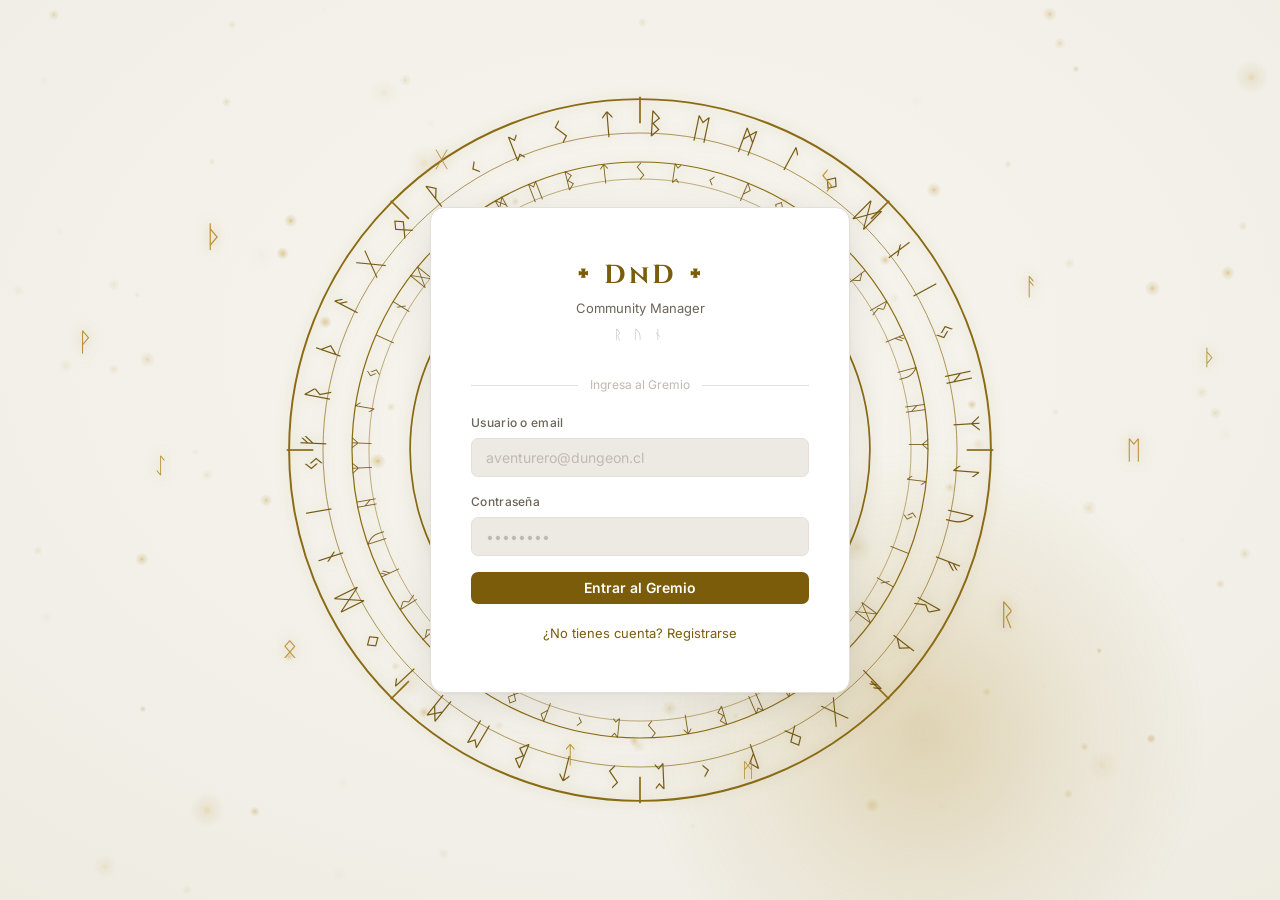
==== index.html @ 871e247e "deploy: 92541dec746a08c2cb776604c423b6155afeef19" ====
<!DOCTYPE html>
<html lang="es">
<head>
  <meta charset="UTF-8" />
  <meta name="viewport" content="width=device-width, initial-scale=1.0" />
  <title>᛭ DnD Community Manager ᛭</title>

  <!-- Google Fonts -->
  <link rel="preconnect" href="https://fonts.googleapis.com" />
  <link rel="preconnect" href="https://fonts.gstatic.com" crossorigin />
  <link href="https://fonts.googleapis.com/css2?family=Cinzel:wght@400;700&family=EB+Garamond:wght@400;500;600&family=Inter:wght@400;500;600&display=swap" rel="stylesheet" />

  <!-- Stylesheets -->
  <link rel="stylesheet" href="css/main.css?v=20260702b" />
  <link rel="stylesheet" href="css/animations.css?v=20260702b" />
  <link rel="stylesheet" href="css/components.css?v=20260702b" />
</head>
<body>
  <div id="app"></div>
  <!-- Fondo animado D&D (motas + constelaciones + runas). Expone window.DnDFondo -->
  <script src="js/dnd-fondo-animado.js?v=20260702b"></script>
  <script type="module" src="js/router.js?v=20260702b"></script>
</body>
</html>
---- css/main.css ----
/* ============================================
   RESET
   ============================================ */
*, *::before, *::after {
  box-sizing: border-box;
  margin: 0;
  padding: 0;
}

/* ============================================
   DESIGN TOKENS — Light Theme
   ============================================ */
:root {
  /* Backgrounds — warm off-white palette */
  --void:        #F5F3EE;   /* page background */
  --stone:       #FFFFFF;   /* cards, panels, nav */
  --stone-light: #EDEAE3;   /* inputs, hover states */
  --border:      #E4E0D9;   /* subtle warm borders */

  /* Gold accent — darkened for light backgrounds */
  --gold:        #7A5C0A;   /* primary gold (readable on white) */
  --gold-dim:    #C9A84C;   /* decorative, lighter */
  --gold-glow:   rgba(122, 92, 10, 0.08);

  /* Crimson accent — combat, alerts */
  --crimson:     #9B2335;
  --crimson-dim: rgba(155, 35, 53, 0.08);

  /* Text */
  --ink:         #1A1714;   /* near-black, warm */
  --ink-muted:   #6B6459;   /* warm medium gray */
  --ink-faint:   #C0B9B1;   /* disabled / very subtle */

  /* Semantic */
  --success:     #2D6A4F;
  --warning:     #8B5E00;
  --danger:      var(--crimson);

  /* Typography */
  --font-display: 'Cinzel', 'Palatino Linotype', serif;
  --font-body:    'EB Garamond', Georgia, serif;
  --font-ui:      'Inter', system-ui, sans-serif;
  --font-mono:    'JetBrains Mono', monospace;

  /* Easings */
  --ease-spring:   cubic-bezier(0.34, 1.56, 0.64, 1);
  --ease-smooth:   cubic-bezier(0.4, 0, 0.2, 1);
  --ease-out-expo: cubic-bezier(0.16, 1, 0.3, 1);

  /* Durations */
  --dur-instant:  80ms;
  --dur-fast:     150ms;
  --dur-normal:   250ms;
  --dur-slow:     400ms;
  --dur-dramatic: 600ms;

  /* Nav */
  --nav-height: 64px;
}

/* ============================================
   BASE
   ============================================ */
body {
  background: var(--void);
  color: var(--ink);
  font-family: var(--font-ui);
  min-height: 100vh;
  line-height: 1.5;
  -webkit-font-smoothing: antialiased;
}

/* ============================================
   APP SHELL — Top Nav Layout
   ============================================ */
.app-shell {
  display: block;
  min-height: 100vh;
  padding-top: var(--nav-height);
  /* Por encima del canvas del fondo animado (position:fixed; z-index:0). */
  position: relative;
  z-index: 1;
}

/* ---- Top Nav ---- */
.app-nav {
  position: fixed;
  top: 0;
  left: 0;
  right: 0;
  height: var(--nav-height);
  background: var(--void);
  border-bottom: none;
  z-index: 200;
  display: flex;
  align-items: center;
}

.app-nav__inner {
  max-width: 1300px;
  width: 100%;
  margin: 0 auto;
  padding: 0 40px;
  display: flex;
  align-items: center;
  gap: 0;
}

.nav-brand {
  font-family: var(--font-display);
  font-size: 15px;
  font-weight: 700;
  color: var(--gold);
  letter-spacing: 2px;
  white-space: nowrap;
  text-decoration: none;
  cursor: pointer;
  margin-right: 40px;
  flex-shrink: 0;
}

/* ---- Nav Links (desktop) ---- */
.nav-links {
  display: flex;
  align-items: center;
  gap: 2px;
  flex: 1;
}

.nav-link {
  display: flex;
  align-items: center;
  gap: 5px;
  padding: 7px 13px;
  border-radius: 7px;
  font-size: 14px;
  font-weight: 500;
  color: var(--ink-muted);
  text-decoration: none;
  border: none;
  background: none;
  cursor: pointer;
  font-family: var(--font-ui);
  transition: color var(--dur-fast), background var(--dur-fast);
  white-space: nowrap;
}

.nav-link:hover {
  color: var(--ink);
  background: var(--stone-light);
}

.nav-link.active {
  color: var(--gold);
  background: var(--gold-glow);
}

/* ---- Dropdown Group ---- */
.nav-dropdown {
  position: relative;
}

.nav-dropdown__trigger {
  display: flex;
  align-items: center;
  gap: 5px;
  padding: 7px 13px;
  border-radius: 7px;
  font-size: 14px;
  font-weight: 500;
  color: var(--ink-muted);
  background: none;
  border: none;
  cursor: pointer;
  font-family: var(--font-ui);
  transition: color var(--dur-fast), background var(--dur-fast);
  white-space: nowrap;
}

.nav-dropdown__trigger:hover,
.nav-dropdown.open .nav-dropdown__trigger {
  color: var(--ink);
  background: var(--stone-light);
}

.nav-dropdown.open .nav-dropdown__trigger {
  color: var(--gold);
}

.nav-dropdown__chevron {
  font-size: 10px;
  display: inline-block;
  transition: transform var(--dur-fast) var(--ease-smooth);
  opacity: 0.6;
}

.nav-dropdown.open .nav-dropdown__chevron {
  transform: rotate(180deg);
}

.nav-dropdown__panel {
  position: absolute;
  top: calc(100% + 10px);
  left: 50%;
  transform: translateX(-50%) translateY(-6px);
  background: var(--stone);
  border: 1px solid var(--border);
  border-radius: 12px;
  padding: 6px;
  min-width: 230px;
  box-shadow: 0 12px 40px rgba(0, 0, 0, 0.10), 0 2px 6px rgba(0, 0, 0, 0.04);
  opacity: 0;
  visibility: hidden;
  transition: opacity var(--dur-normal) var(--ease-out-expo),
              transform var(--dur-normal) var(--ease-out-expo),
              visibility var(--dur-normal);
  z-index: 300;
  pointer-events: none;
}

.nav-dropdown.open .nav-dropdown__panel {
  opacity: 1;
  visibility: visible;
  transform: translateX(-50%) translateY(0);
  pointer-events: auto;
}

.nav-dropdown__label {
  font-size: 10px;
  font-weight: 600;
  letter-spacing: 1px;
  text-transform: uppercase;
  color: var(--ink-faint);
  padding: 8px 10px 4px;
}

.nav-dropdown__item {
  display: flex;
  align-items: center;
  gap: 11px;
  padding: 9px 10px;
  border-radius: 8px;
  text-decoration: none;
  cursor: pointer;
  border: none;
  background: none;
  width: 100%;
  text-align: left;
  font-family: var(--font-ui);
  transition: background var(--dur-fast);
}

.nav-dropdown__item:hover {
  background: var(--stone-light);
}

.nav-dropdown__item.active .nav-dropdown__item-name {
  color: var(--gold);
}

.nav-dropdown__icon {
  font-size: 17px;
  flex-shrink: 0;
  width: 28px;
  height: 28px;
  display: flex;
  align-items: center;
  justify-content: center;
  background: var(--stone-light);
  border-radius: 7px;
}

.nav-dropdown__text {
  display: flex;
  flex-direction: column;
  gap: 1px;
}

.nav-dropdown__item-name {
  font-size: 13px;
  font-weight: 600;
  color: var(--ink);
  line-height: 1.2;
}

.nav-dropdown__item-desc {
  font-size: 11px;
  color: var(--ink-muted);
  line-height: 1.3;
}

/* ---- Disabled nav items ---- */
.nav-link--disabled {
  opacity: 0.4;
  cursor: default;
  pointer-events: none;
}

.nav-dropdown__item--disabled {
  opacity: 0.45;
  cursor: not-allowed;
}

.nav-dropdown__item--disabled:hover {
  background: none;
}

.nav-drawer__link--disabled {
  opacity: 0.4;
  cursor: not-allowed;
}

.nav-soon {
  display: inline-block;
  font-size: 9px;
  font-weight: 600;
  text-transform: uppercase;
  letter-spacing: 0.05em;
  color: var(--ink-muted);
  background: var(--stone-light);
  border: 1px solid var(--border);
  border-radius: 4px;
  padding: 1px 5px;
  margin-top: 3px;
}

/* ---- User Area ---- */
.nav-user {
  display: flex;
  align-items: center;
  gap: 10px;
  margin-left: auto;
  flex-shrink: 0;
}

.nav-avatar {
  width: 32px;
  height: 32px;
  border-radius: 50%;
  background: var(--gold-glow);
  border: 2px solid var(--gold-dim);
  display: flex;
  align-items: center;
  justify-content: center;
  font-family: var(--font-display);
  font-size: 12px;
  font-weight: 700;
  color: var(--gold);
  flex-shrink: 0;
}

.nav-username {
  font-size: 13px;
  font-weight: 500;
  color: var(--ink);
  max-width: 120px;
  overflow: hidden;
  text-overflow: ellipsis;
  white-space: nowrap;
}

.nav-role {
  font-size: 11px;
  color: var(--ink-muted);
  text-transform: capitalize;
}

.nav-logout {
  padding: 6px 14px;
  border-radius: 7px;
  font-size: 13px;
  font-weight: 500;
  color: var(--ink-muted);
  background: none;
  border: 1px solid var(--border);
  cursor: pointer;
  font-family: var(--font-ui);
  transition: color var(--dur-fast), border-color var(--dur-fast), background var(--dur-fast);
  flex-shrink: 0;
}

.nav-logout:hover {
  color: var(--crimson);
  border-color: var(--crimson);
  background: var(--crimson-dim);
}

/* ---- Hamburger (mobile only) ---- */
.nav-burger {
  display: none;
  background: none;
  border: none;
  cursor: pointer;
  padding: 8px;
  color: var(--ink);
  margin-left: auto;
  border-radius: 7px;
  transition: background var(--dur-fast);
}

.nav-burger:hover {
  background: var(--stone-light);
}

.nav-burger svg {
  display: block;
  width: 20px;
  height: 20px;
}

/* ---- Main Content Area ---- */
.main-content {
  min-height: calc(100vh - var(--nav-height));
  max-width: 1300px;
  margin-left: auto;
  margin-right: auto;
}

/* ============================================
   MOBILE DRAWER
   ============================================ */
.nav-drawer {
  display: none;
  position: fixed;
  inset: 0;
  z-index: 400;
}

.nav-drawer.open {
  display: block;
}

.nav-drawer__backdrop {
  position: absolute;
  inset: 0;
  background: rgba(26, 23, 20, 0.35);
  backdrop-filter: blur(3px);
  -webkit-backdrop-filter: blur(3px);
  animation: fadeIn var(--dur-normal) var(--ease-smooth) both;
}

.nav-drawer__panel {
  position: absolute;
  top: 0;
  right: 0;
  bottom: 0;
  width: 280px;
  background: var(--stone);
  padding: 0 0 24px;
  overflow-y: auto;
  transform: translateX(100%);
  transition: transform var(--dur-normal) var(--ease-out-expo);
  box-shadow: -6px 0 40px rgba(0, 0, 0, 0.12);
}

.nav-drawer.open .nav-drawer__panel {
  transform: translateX(0);
}

.nav-drawer__header {
  display: flex;
  align-items: center;
  justify-content: space-between;
  padding: 16px 20px;
  border-bottom: 1px solid var(--border);
  margin-bottom: 8px;
}

.nav-drawer__brand {
  font-family: var(--font-display);
  font-size: 14px;
  font-weight: 700;
  color: var(--gold);
  letter-spacing: 1.5px;
}

.nav-drawer__close {
  background: none;
  border: none;
  cursor: pointer;
  padding: 6px;
  color: var(--ink-muted);
  border-radius: 6px;
  font-size: 18px;
  line-height: 1;
  transition: background var(--dur-fast);
}

.nav-drawer__close:hover {
  background: var(--stone-light);
  color: var(--ink);
}

.nav-drawer__section {
  font-size: 10px;
  font-weight: 600;
  letter-spacing: 1px;
  text-transform: uppercase;
  color: var(--ink-faint);
  padding: 12px 20px 4px;
}

.nav-drawer__link {
  display: flex;
  align-items: center;
  gap: 10px;
  padding: 10px 20px;
  font-size: 14px;
  font-weight: 500;
  color: var(--ink-muted);
  text-decoration: none;
  cursor: pointer;
  border: none;
  background: none;
  width: 100%;
  text-align: left;
  font-family: var(--font-ui);
  transition: background var(--dur-fast), color var(--dur-fast);
}

.nav-drawer__link:hover {
  background: var(--stone-light);
  color: var(--ink);
}

.nav-drawer__link.active {
  color: var(--gold);
  background: var(--gold-glow);
}

.nav-drawer__link-icon {
  width: 28px;
  height: 28px;
  display: flex;
  align-items: center;
  justify-content: center;
  background: var(--stone-light);
  border-radius: 7px;
  font-size: 15px;
  flex-shrink: 0;
}

.nav-drawer__user {
  display: flex;
  align-items: center;
  gap: 10px;
  padding: 16px 20px;
  border-top: 1px solid var(--border);
  margin-top: 16px;
}

.nav-drawer__logout {
  width: calc(100% - 40px);
  margin: 8px 20px 0;
  padding: 9px;
  border-radius: 8px;
  font-size: 13px;
  font-weight: 500;
  color: var(--crimson);
  background: var(--crimson-dim);
  border: 1px solid rgba(155, 35, 53, 0.2);
  cursor: pointer;
  font-family: var(--font-ui);
  transition: background var(--dur-fast);
}

.nav-drawer__logout:hover {
  background: rgba(155, 35, 53, 0.15);
}

/* ============================================
   PAGE STRUCTURE
   ============================================ */
.page-header {
  margin-bottom: 28px;
}

.page-header h2 {
  font-family: var(--font-display);
  font-size: 22px;
  color: var(--gold);
  letter-spacing: 1px;
  font-weight: 400;
}

.page-header p {
  color: var(--ink-muted);
  font-size: 14px;
  margin-top: 6px;
}

.section-title {
  font-family: var(--font-display);
  font-size: 13px;
  color: var(--gold);
  letter-spacing: 1px;
  margin-bottom: 16px;
  padding-bottom: 8px;
  border-bottom: 1px solid var(--border);
  text-transform: uppercase;
}

/* ============================================
   CARDS
   ============================================ */
.card {
  background: var(--stone);
  border: 1px solid var(--border);
  border-radius: 10px;
  padding: 20px;
  transition: transform var(--dur-fast) var(--ease-smooth),
              box-shadow var(--dur-fast) var(--ease-smooth);
}

.card:hover {
  transform: translateY(-2px);
  box-shadow: 0 6px 24px rgba(0, 0, 0, 0.07), 0 0 0 1px var(--gold-dim);
}

.section-card {
  background: var(--stone);
  border: 1px solid var(--border);
  border-radius: 10px;
  padding: 20px;
  margin-bottom: 20px;
}

/* ============================================
   GRIDS
   ============================================ */
.grid-2 {
  display: grid;
  grid-template-columns: repeat(auto-fill, minmax(280px, 1fr));
  gap: 16px;
}

.grid-4 {
  display: grid;
  grid-template-columns: repeat(auto-fill, minmax(200px, 1fr));
  gap: 12px;
}

.grid-5 {
  display: grid;
  grid-template-columns: repeat(5, 1fr);
  gap: 12px;
}

/* ============================================
   STAT CARDS
   ============================================ */
.stat-card {
  text-align: center;
}

.stat-card .stat-icon {
  font-size: 24px;
  margin-bottom: 8px;
}

.stat-card .stat-value {
  font-family: var(--font-display);
  font-size: 36px;
  color: var(--gold);
  font-weight: 700;
  line-height: 1;
}

.stat-card .stat-label {
  font-size: 11px;
  color: var(--ink-muted);
  text-transform: uppercase;
  letter-spacing: 1px;
  margin-top: 4px;
}

/* ============================================
   FORMS
   ============================================ */
.input {
  width: 100%;
  background: var(--stone-light);
  border: 1px solid var(--border);
  color: var(--ink);
  padding: 10px 14px;
  border-radius: 7px;
  font-size: 14px;
  font-family: var(--font-ui);
  outline: none;
  transition: border-color var(--dur-fast), box-shadow var(--dur-fast);
  box-sizing: border-box;
}

.input:focus {
  border-color: var(--gold-dim);
  box-shadow: 0 0 0 3px var(--gold-glow);
  background: var(--stone);
}

.input::placeholder {
  color: var(--ink-faint);
}

.form-group {
  margin-bottom: 16px;
}

.form-label {
  display: block;
  font-size: 12px;
  font-weight: 500;
  color: var(--ink-muted);
  margin-bottom: 6px;
  letter-spacing: 0.3px;
}

/* ============================================
   BUTTONS
   ============================================ */
.btn {
  display: inline-flex;
  align-items: center;
  justify-content: center;
  gap: 8px;
  padding: 9px 18px;
  border-radius: 7px;
  font-size: 14px;
  font-weight: 500;
  cursor: pointer;
  border: none;
  font-family: var(--font-ui);
  transition: all var(--dur-fast) var(--ease-spring);
  line-height: 1;
}

.btn:active {
  transform: scale(0.97);
  transition-duration: var(--dur-instant);
}

.btn-primary {
  background: var(--gold);
  color: #FFFFFF;
  font-weight: 600;
}

.btn-primary:hover {
  background: #8B6A0A;
}

.btn-ghost {
  background: transparent;
  border: 1px solid var(--border);
  color: var(--ink-muted);
}

.btn-ghost:hover {
  border-color: var(--gold-dim);
  color: var(--ink);
  background: var(--stone-light);
}

.btn-danger {
  background: var(--crimson);
  color: #FFFFFF;
}

.btn-danger:hover {
  background: #7D1C2A;
}

.btn-full {
  width: 100%;
}

/* ============================================
   BADGES
   ============================================ */
.badge {
  display: inline-flex;
  align-items: center;
  padding: 3px 9px;
  border-radius: 20px;
  font-size: 11px;
  font-weight: 500;
}

.badge-gold    { background: rgba(201, 168, 76, 0.15); color: var(--gold); }
.badge-success { background: rgba(45, 106, 79, 0.12);  color: var(--success); }
.badge-danger  { background: var(--crimson-dim);        color: var(--crimson); }
.badge-muted   { background: var(--stone-light);        color: var(--ink-muted); }

/* ============================================
   HP BAR
   ============================================ */
.hp-bar {
  height: 6px;
  background: var(--stone-light);
  border-radius: 3px;
  overflow: hidden;
  margin-top: 8px;
}

.hp-bar-fill {
  height: 100%;
  border-radius: 3px;
  transition: width 0.4s var(--ease-smooth);
}

/* ============================================
   LOADING & EMPTY STATES
   ============================================ */
.loading-overlay {
  display: flex;
  align-items: center;
  justify-content: center;
  padding: 40px;
  flex-direction: column;
  gap: 12px;
}

.loading-overlay p {
  color: var(--ink-muted);
  font-size: 13px;
}

.empty-state {
  text-align: center;
  padding: 48px 20px;
  color: var(--ink-muted);
}

.empty-state .empty-icon {
  font-size: 40px;
  margin-bottom: 12px;
}

.empty-state p {
  font-size: 14px;
}

/* ============================================
   LOGIN PAGE
   ============================================ */
.login-page {
  min-height: 100vh;
  display: flex;
  align-items: center;
  justify-content: center;
  background: var(--void);
  padding: 20px;
}

.login-card {
  background: var(--stone);
  border: 1px solid var(--border);
  border-radius: 14px;
  padding: 48px 40px;
  width: 100%;
  max-width: 420px;
  box-shadow: 0 8px 40px rgba(0, 0, 0, 0.08), 0 1px 3px rgba(0, 0, 0, 0.04);
}

.login-logo {
  text-align: center;
  margin-bottom: 32px;
}

.login-logo h1 {
  font-family: var(--font-display);
  font-size: 26px;
  color: var(--gold);
  letter-spacing: 3px;
  font-weight: 700;
}

.login-logo .subtitle {
  font-size: 13px;
  color: var(--ink-muted);
  margin-top: 4px;
}

.login-logo .runes {
  color: var(--ink-faint);
  font-size: 13px;
  margin-top: 6px;
  letter-spacing: 4px;
}

.login-divider {
  display: flex;
  align-items: center;
  gap: 12px;
  margin: 20px 0;
}

.login-divider .line {
  height: 1px;
  flex: 1;
  background: var(--border);
}

.login-divider .rune {
  color: var(--ink-faint);
  font-size: 12px;
  white-space: nowrap;
}

.login-switch {
  text-align: center;
  margin-top: 20px;
  font-size: 13px;
  color: var(--ink-muted);
}

.login-switch a {
  color: var(--gold);
  text-decoration: none;
  cursor: pointer;
}

.login-switch a:hover {
  text-decoration: underline;
}

/* ============================================
   CHARACTER CARD
   ============================================ */
.character-card__header {
  display: flex;
  align-items: flex-start;
  gap: 12px;
  margin-bottom: 12px;
}

.character-card__portrait {
  width: 40px;
  height: 40px;
  border-radius: 8px;
  background: var(--stone-light);
  display: flex;
  align-items: center;
  justify-content: center;
  font-size: 20px;
  flex-shrink: 0;
}

.character-card__info {
  flex: 1;
  min-width: 0;
}

.character-card__name {
  font-weight: 600;
  font-size: 14px;
  color: var(--ink);
  overflow: hidden;
  text-overflow: ellipsis;
  white-space: nowrap;
}

.character-card__meta {
  font-size: 12px;
  color: var(--ink-muted);
  margin-top: 2px;
}

.character-card__stats {
  display: grid;
  grid-template-columns: repeat(6, 1fr);
  gap: 6px;
  padding-top: 12px;
  border-top: 1px solid var(--border);
  margin-top: 12px;
}

.character-card__stat {
  text-align: center;
}

.character-card__stat-value {
  font-family: var(--font-mono);
  font-size: 16px;
  font-weight: 600;
  color: var(--ink);
  line-height: 1;
}

.character-card__stat-label {
  font-size: 9px;
  color: var(--ink-muted);
  text-transform: uppercase;
  letter-spacing: 0.3px;
  margin-top: 3px;
}

/* ============================================
   EVENT / ACTIVITY LIST
   ============================================ */
.event-item {
  display: flex;
  gap: 12px;
  padding: 10px 0;
  border-bottom: 1px solid var(--border);
}

.event-item:last-child {
  border-bottom: none;
}

.event-icon {
  font-size: 18px;
  flex-shrink: 0;
  width: 36px;
  height: 36px;
  display: flex;
  align-items: center;
  justify-content: center;
  background: var(--stone-light);
  border-radius: 8px;
}

.event-content {
  flex: 1;
  min-width: 0;
}

.event-action {
  font-size: 13px;
  font-weight: 500;
  color: var(--ink);
  line-height: 1.3;
}

.event-meta {
  font-size: 11px;
  color: var(--ink-muted);
  margin-top: 3px;
}

/* ============================================
   RESPONSIVE
   ============================================ */
@media (max-width: 900px) {
  .grid-5 {
    grid-template-columns: repeat(3, 1fr);
  }
}

@media (max-width: 768px) {
  .nav-links,
  .nav-user,
  .nav-logout {
    display: none;
  }

  .nav-burger {
    display: flex;
    align-items: center;
    justify-content: center;
  }

  .app-nav__inner {
    padding: 0 20px;
  }
}

@media (max-width: 600px) {
  .grid-5 {
    grid-template-columns: repeat(2, 1fr);
  }

  .login-card {
    padding: 32px 24px;
  }
}
---- css/animations.css ----
/* ============================================
   KEYFRAMES
   ============================================ */
@keyframes fadeInUp {
  from {
    opacity: 0;
    transform: translateY(12px);
  }
  to {
    opacity: 1;
    transform: translateY(0);
  }
}

@keyframes fadeIn {
  from { opacity: 0; }
  to   { opacity: 1; }
}

@keyframes slideInRight {
  from {
    opacity: 0;
    transform: translateX(20px);
  }
  to {
    opacity: 1;
    transform: translateX(0);
  }
}

@keyframes slideInLeft {
  from {
    opacity: 0;
    transform: translateX(-20px);
  }
  to {
    opacity: 1;
    transform: translateX(0);
  }
}

@keyframes spin {
  to { transform: rotate(360deg); }
}

@keyframes pulse {
  0%, 100% { opacity: 1; }
  50%       { opacity: 0.5; }
}

@keyframes diceRoll {
  0%   { transform: rotate(0deg)   scale(1); }
  25%  { transform: rotate(180deg) scale(1.2); }
  50%  { transform: rotate(270deg) scale(0.9); }
  75%  { transform: rotate(340deg) scale(1.1); }
  100% { transform: rotate(360deg) scale(1); }
}

@keyframes shake {
  0%, 100% { transform: translateX(0); }
  20%      { transform: translateX(-8px); }
  40%      { transform: translateX(8px); }
  60%      { transform: translateX(-6px); }
  80%      { transform: translateX(6px); }
}

@keyframes progressBar {
  from { width: 100%; }
  to   { width: 0%; }
}

@keyframes modalIn {
  from { opacity: 0; transform: scale(0.95); }
  to   { opacity: 1; transform: scale(1); }
}

@keyframes fadeSlideIn {
  from { opacity: 0; transform: translateY(16px); }
  to   { opacity: 1; transform: translateY(0); }
}

/* ============================================
   UTILITY CLASSES
   ============================================ */
.page-enter {
  animation: fadeInUp var(--dur-slow) var(--ease-out-expo) both;
}

.fade-in {
  animation: fadeIn var(--dur-normal) var(--ease-smooth) both;
}

/* Stagger delays */
.stagger-1 { animation-delay: 0ms; }
.stagger-2 { animation-delay: 60ms; }
.stagger-3 { animation-delay: 120ms; }
.stagger-4 { animation-delay: 180ms; }
.stagger-5 { animation-delay: 240ms; }
.stagger-6 { animation-delay: 300ms; }

.shake {
  animation: shake 0.4s var(--ease-smooth);
}

/* ============================================
   FONDO MÁGICO — login (ver assets/fondo-magico.html)
   Sello del gremio girando + runas + resplandor + chispas (canvas).
   La sección REDUCED MOTION de más abajo desactiva todas estas animaciones.
   ============================================ */
.login-page {
  position: relative;
  overflow: hidden;
  /* Alto EXACTO del display (no min-height): la escena y el canvas miden lo
     mismo que la pantalla y el fondo, así nunca aparece scroll vertical de
     página. En móvil, dvh se ajusta a la barra del navegador (100vh se pasaba). */
  height: 100vh;
  height: 100dvh;
  background: radial-gradient(120% 120% at 50% 38%, #f7f5ee 0%, #f1efe7 46%, #e9e5d8 100%);
}
/* La tarjeta queda por encima del fondo; si un formulario largo (registro) no
   cabe, hace scroll DENTRO de la tarjeta, no en la página. */
.login-card {
  position: relative;
  z-index: 2;
  max-height: calc(100vh - 24px);
  max-height: calc(100dvh - 24px);
  overflow-y: auto;
}

/* Móvil (< 465px): menos padding para que el formulario quepa sin scroll */
@media (max-width: 465px) {
  .login-page { padding: 12px; }
  .login-card { padding: 28px 20px; }
}

.dnd-canvas {
  position: absolute; inset: 0;
  width: 100%; height: 100%;
  pointer-events: none; z-index: 1;
}
.dnd-glow {
  position: absolute; left: 50%; top: 50%;
  width: min(78vmin, 560px); height: min(78vmin, 560px);
  border-radius: 50%; pointer-events: none; z-index: 0;
  background: radial-gradient(circle, rgba(180,146,58,0.30) 0%, rgba(180,146,58,0.10) 40%, rgba(180,146,58,0) 70%);
  filter: blur(6px);
  animation: dnd-pulse 7s ease-in-out infinite;
}
.dnd-seal {
  position: absolute; left: 50%; top: 50%;
  transform: translate(-50%, -50%);
  width: min(94vmin, 720px); height: min(94vmin, 720px);
  z-index: 0; pointer-events: none;
  animation: dnd-sealBreath 9s ease-in-out infinite;
  filter: drop-shadow(0 0 6px rgba(138,106,18,0.25));
}
.dnd-rot { transform-box: view-box; transform-origin: 300px 300px; }
.dnd-cw70  { animation: dnd-spinCW  70s linear infinite; }
.dnd-ccw96 { animation: dnd-spinCCW 96s linear infinite; }
.dnd-cw74  { animation: dnd-spinCW  74s linear infinite; }
.dnd-cw52  { animation: dnd-spinCW  52s linear infinite; }
.dnd-rune {
  position: absolute; font-family: 'Cinzel', serif; color: #b8923a;
  z-index: 1; pointer-events: none;
  text-shadow: 0 0 12px rgba(184,146,58,0.6);
  animation: dnd-floatRune 12s ease-in-out infinite;
}
@keyframes dnd-spinCW  { from { transform: rotate(0deg); } to { transform: rotate(360deg); } }
@keyframes dnd-spinCCW { from { transform: rotate(0deg); } to { transform: rotate(-360deg); } }
@keyframes dnd-pulse {
  0%, 100% { opacity: 0.55; transform: translate(-50%, -50%) scale(1); }
  50%      { opacity: 0.9;  transform: translate(-50%, -50%) scale(1.08); }
}
@keyframes dnd-sealBreath { 0%, 100% { opacity: 0.16; } 50% { opacity: 0.26; } }
@keyframes dnd-floatRune {
  0%   { transform: translateY(0)     rotate(0deg); opacity: 0; }
  12%  { opacity: var(--peak, 0.5); }
  50%  { transform: translateY(-46px) rotate(8deg); opacity: var(--peak, 0.5); }
  88%  { opacity: var(--peak, 0.5); }
  100% { transform: translateY(-92px) rotate(0deg); opacity: 0; }
}

/* ============================================
   REDUCED MOTION
   ============================================ */
@media (prefers-reduced-motion: reduce) {
  *, *::before, *::after {
    animation-duration: 0.01ms !important;
    animation-iteration-count: 1 !important;
    transition-duration: 0.01ms !important;
  }
}
---- css/components.css ----
/* ============================================
   TOAST NOTIFICATIONS
   ============================================ */
.toast-container {
  position: fixed;
  bottom: 24px;
  right: 24px;
  z-index: 9999;
  display: flex;
  flex-direction: column;
  gap: 8px;
  pointer-events: none;
}

.toast {
  background: var(--stone);
  border: 1px solid var(--border);
  border-radius: 8px;
  padding: 14px 16px;
  min-width: 280px;
  max-width: 360px;
  display: flex;
  flex-direction: column;
  gap: 6px;
  animation: slideInRight var(--dur-normal) var(--ease-spring);
  pointer-events: all;
}

.toast-success { border-left: 3px solid var(--success); }
.toast-error   { border-left: 3px solid var(--crimson); }
.toast-info    { border-left: 3px solid var(--gold); }
.toast-dice    { border-left: 3px solid var(--gold-dim); border-color: var(--gold-dim); }

.toast-header {
  display: flex;
  align-items: center;
  gap: 8px;
}

.toast-title {
  font-size: 13px;
  font-weight: 500;
  color: var(--ink);
}

.toast-message {
  font-size: 12px;
  color: var(--ink-muted);
}

.toast-progress {
  height: 2px;
  background: var(--border);
  border-radius: 1px;
  overflow: hidden;
}

.toast-progress-bar {
  height: 100%;
  border-radius: 1px;
  animation: progressBar linear forwards;
}

.toast-success .toast-progress-bar { background: var(--success); }
.toast-error   .toast-progress-bar { background: var(--crimson); }
.toast-info    .toast-progress-bar { background: var(--gold); }
.toast-dice    .toast-progress-bar { background: var(--gold); }

/* ============================================
   MODAL
   ============================================ */
.modal-backdrop {
  position: fixed;
  inset: 0;
  background: rgba(9, 8, 10, 0.8);
  backdrop-filter: blur(8px);
  -webkit-backdrop-filter: blur(8px);
  z-index: 1000;
  display: flex;
  align-items: center;
  justify-content: center;
  animation: fadeIn var(--dur-normal) ease;
  padding: 20px;
}

.modal {
  background: var(--stone);
  border: 1px solid var(--border);
  border-radius: 12px;
  padding: 28px;
  min-width: 360px;
  max-width: 560px;
  width: 100%;
  animation: modalIn var(--dur-normal) var(--ease-spring);
}

.modal-header {
  margin-bottom: 20px;
}

.modal-title {
  font-family: var(--font-display);
  color: var(--gold);
  font-size: 16px;
  margin: 0;
  font-weight: 400;
}

.modal-body {
  color: var(--ink);
  font-size: 14px;
  line-height: 1.6;
}

.modal-body p {
  margin: 0;
}

.modal-actions {
  display: flex;
  gap: 8px;
  justify-content: flex-end;
  margin-top: 24px;
}

/* ============================================
   CHARACTER CARD
   ============================================ */
.character-card {
  cursor: pointer;
}

.character-card__header {
  display: flex;
  gap: 12px;
  align-items: flex-start;
  margin-bottom: 12px;
}

.character-card__portrait {
  width: 48px;
  height: 48px;
  border-radius: 6px;
  background: var(--stone-light);
  border: 1px solid var(--border);
  display: flex;
  align-items: center;
  justify-content: center;
  font-size: 20px;
  flex-shrink: 0;
}

.character-card__info {
  flex: 1;
  min-width: 0;
}

.character-card__name {
  font-weight: 600;
  font-size: 15px;
  color: var(--ink);
  margin: 0 0 4px;
}

.character-card__meta {
  font-size: 12px;
  color: var(--ink-muted);
}

.character-card__stats {
  display: grid;
  grid-template-columns: repeat(3, 1fr);
  gap: 8px;
  margin-top: 12px;
  padding-top: 12px;
  border-top: 1px solid var(--border);
}

.character-card__stat {
  text-align: center;
}

.character-card__stat-value {
  font-family: var(--font-display);
  font-size: 18px;
  color: var(--gold);
  font-weight: 700;
}

.character-card__stat-label {
  font-size: 10px;
  color: var(--ink-faint);
  text-transform: uppercase;
  margin-top: 2px;
}

/* ============================================
   EVENT ITEM
   ============================================ */
.event-item {
  display: flex;
  gap: 12px;
  padding: 12px 0;
  border-bottom: 1px solid var(--border);
}

.event-item:last-child {
  border-bottom: none;
}

.event-icon {
  width: 32px;
  height: 32px;
  border-radius: 6px;
  background: var(--stone-light);
  display: flex;
  align-items: center;
  justify-content: center;
  font-size: 14px;
  flex-shrink: 0;
}

.event-content {
  flex: 1;
}

.event-action {
  font-size: 13px;
  color: var(--ink);
}

.event-meta {
  font-size: 11px;
  color: var(--ink-muted);
  margin-top: 2px;
}

/* ============================================
   SPINNER / LOADING
   ============================================ */
.spinner {
  width: 20px;
  height: 20px;
  border: 2px solid var(--border);
  border-top-color: var(--gold);
  border-radius: 50%;
  animation: spin 0.6s linear infinite;
  flex-shrink: 0;
}

.spinner-lg {
  width: 36px;
  height: 36px;
  border-width: 3px;
}

/* ============================================
   RUNE DIVIDER
   ============================================ */
.rune-divider {
  display: flex;
  align-items: center;
  gap: 12px;
  margin: 24px 0;
  color: var(--ink-faint);
  font-size: 12px;
}

.rune-divider::before,
.rune-divider::after {
  content: '';
  flex: 1;
  height: 1px;
  background: var(--border);
}
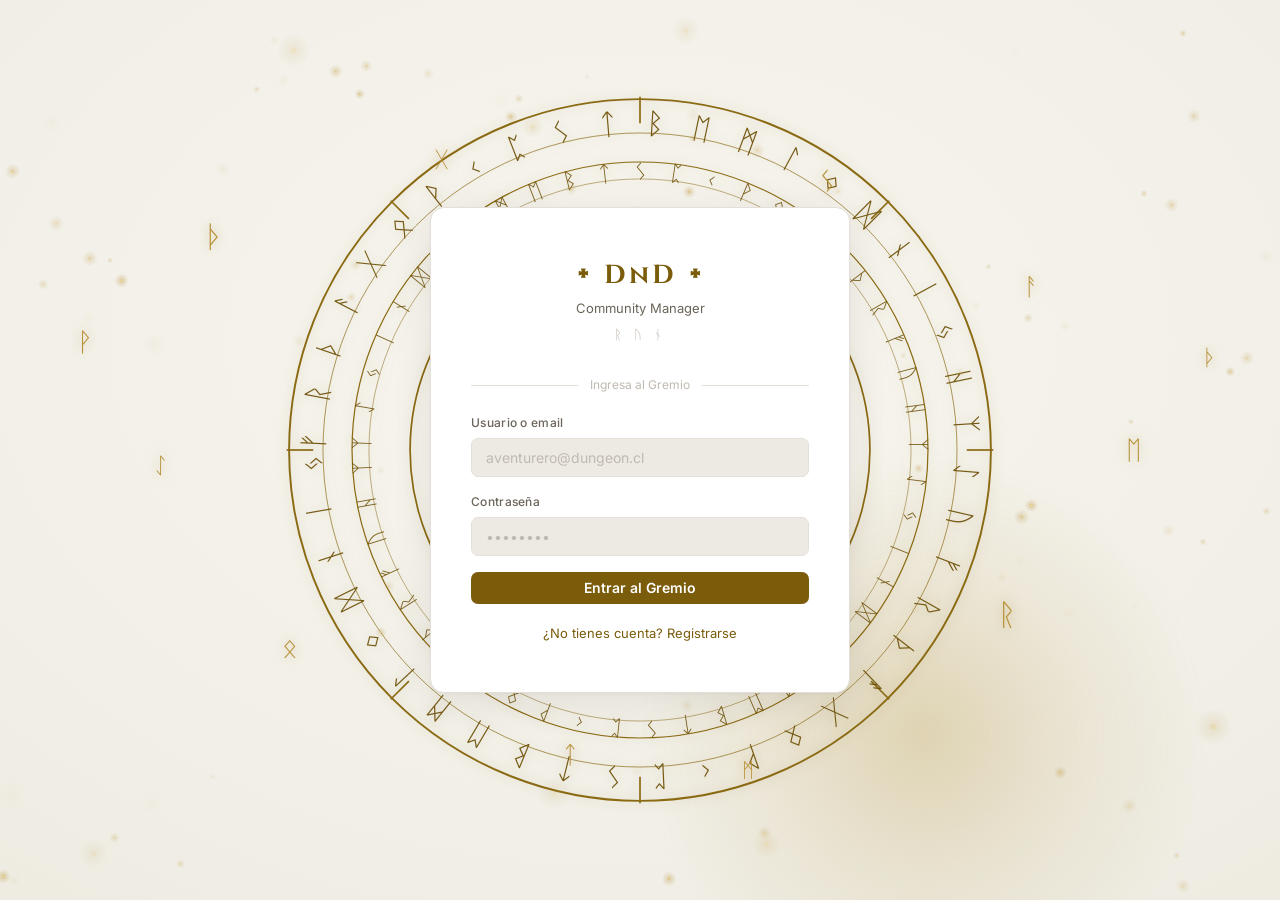
==== commit ee59d31e: "deploy: 99b12859491151be3fdef9e1dd438c8e329e5231" ====
--- a/index.html
+++ b/index.html
@@ -11,14 +11,14 @@
   <link href="https://fonts.googleapis.com/css2?family=Cinzel:wght@400;700&family=EB+Garamond:wght@400;500;600&family=Inter:wght@400;500;600&display=swap" rel="stylesheet" />
 
   <!-- Stylesheets -->
-  <link rel="stylesheet" href="css/main.css?v=20260702b" />
-  <link rel="stylesheet" href="css/animations.css?v=20260702b" />
-  <link rel="stylesheet" href="css/components.css?v=20260702b" />
+  <link rel="stylesheet" href="css/main.css?v=20260702c" />
+  <link rel="stylesheet" href="css/animations.css?v=20260702c" />
+  <link rel="stylesheet" href="css/components.css?v=20260702c" />
 </head>
 <body>
   <div id="app"></div>
   <!-- Fondo animado D&D (motas + constelaciones + runas). Expone window.DnDFondo -->
-  <script src="js/dnd-fondo-animado.js?v=20260702b"></script>
-  <script type="module" src="js/router.js?v=20260702b"></script>
+  <script src="js/dnd-fondo-animado.js?v=20260702c"></script>
+  <script type="module" src="js/router.js?v=20260702c"></script>
 </body>
 </html>
--- a/css/main.css
+++ b/css/main.css
@@ -89,7 +89,14 @@
   left: 0;
   right: 0;
   height: var(--nav-height);
-  background: var(--void);
+  /* Transparente para mezclarse con el fondo animado; leve blur + degradado
+     hacia arriba para mantener legibilidad de los enlaces. */
+  background: linear-gradient(to bottom,
+    rgba(245, 243, 238, 0.72),
+    rgba(245, 243, 238, 0.32) 70%,
+    rgba(245, 243, 238, 0));
+  -webkit-backdrop-filter: blur(6px);
+  backdrop-filter: blur(6px);
   border-bottom: none;
   z-index: 200;
   display: flex;
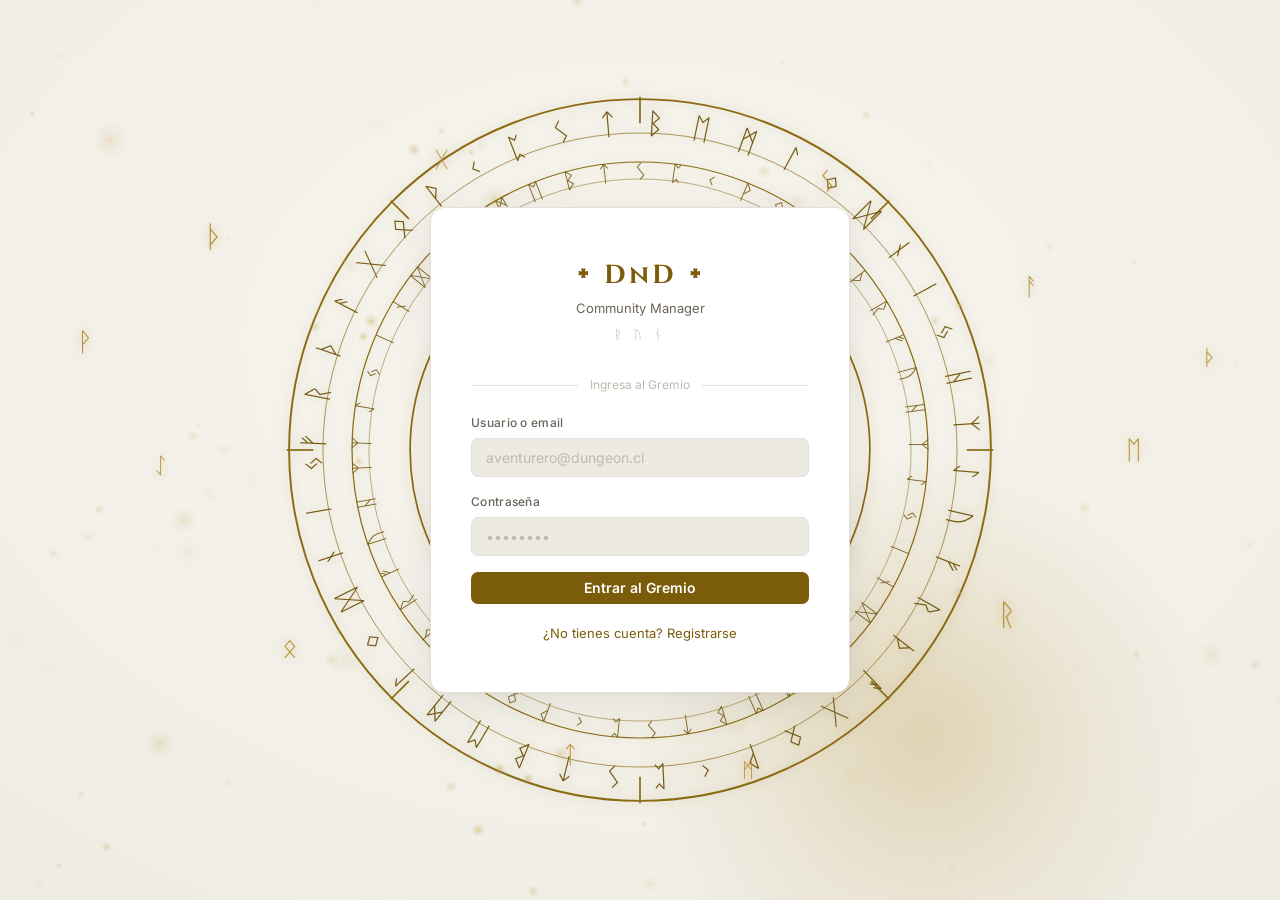
==== commit 433e860a: "deploy: 8404fe05e7450cef0e0b54c976db85a52aa3104e" ====
--- a/index.html
+++ b/index.html
@@ -11,14 +11,14 @@
   <link href="https://fonts.googleapis.com/css2?family=Cinzel:wght@400;700&family=EB+Garamond:wght@400;500;600&family=Inter:wght@400;500;600&display=swap" rel="stylesheet" />
 
   <!-- Stylesheets -->
-  <link rel="stylesheet" href="css/main.css?v=20260702c" />
-  <link rel="stylesheet" href="css/animations.css?v=20260702c" />
-  <link rel="stylesheet" href="css/components.css?v=20260702c" />
+  <link rel="stylesheet" href="css/main.css?v=20260702d" />
+  <link rel="stylesheet" href="css/animations.css?v=20260702d" />
+  <link rel="stylesheet" href="css/components.css?v=20260702d" />
 </head>
 <body>
   <div id="app"></div>
   <!-- Fondo animado D&D (motas + constelaciones + runas). Expone window.DnDFondo -->
-  <script src="js/dnd-fondo-animado.js?v=20260702c"></script>
-  <script type="module" src="js/router.js?v=20260702c"></script>
+  <script src="js/dnd-fondo-animado.js?v=20260702d"></script>
+  <script type="module" src="js/router.js?v=20260702d"></script>
 </body>
 </html>
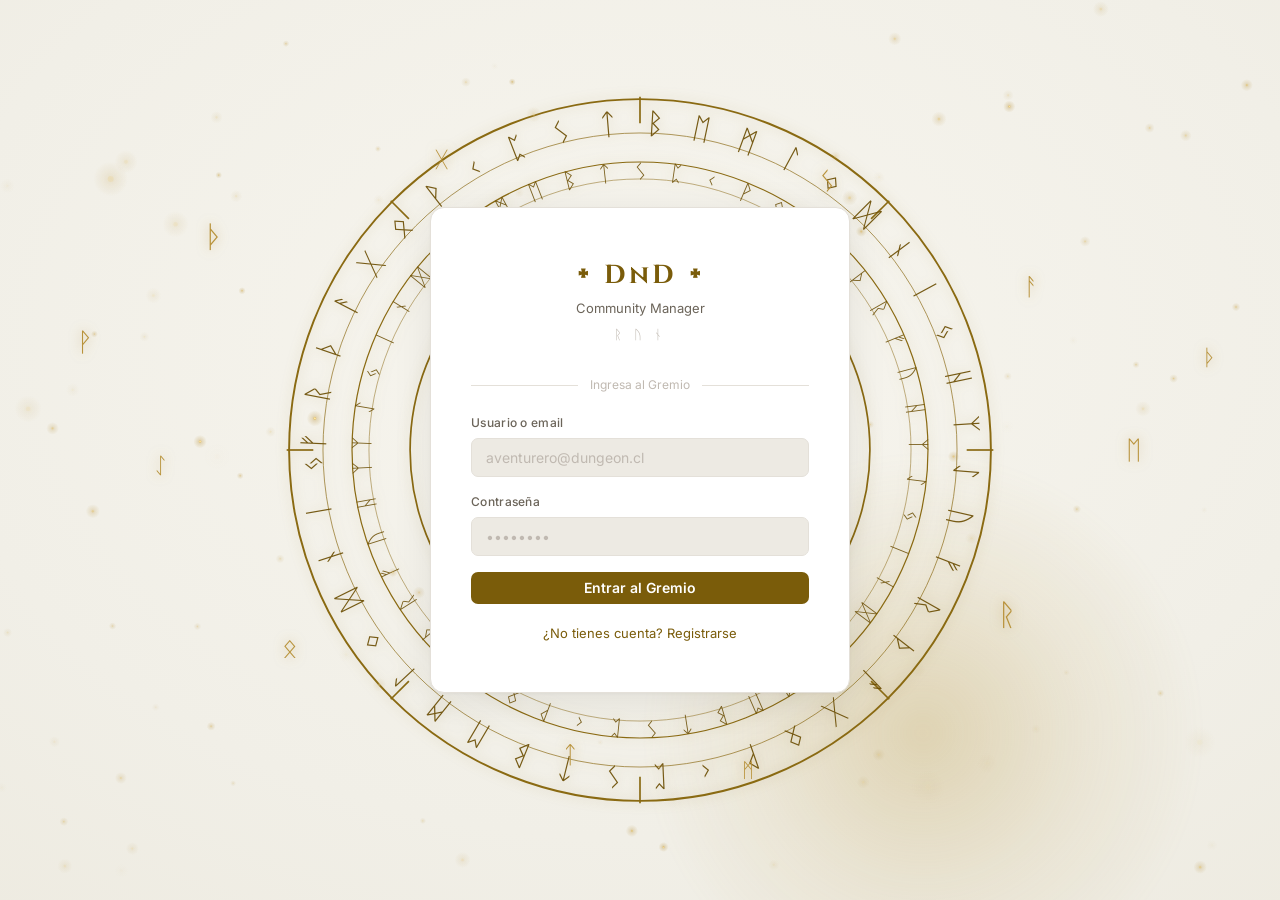
==== commit 6ddc9cbf: "deploy: 743ad971b1f862eda98783702ed437e9eb18bbeb" ====
--- a/index.html
+++ b/index.html
@@ -11,14 +11,14 @@
   <link href="https://fonts.googleapis.com/css2?family=Cinzel:wght@400;700&family=EB+Garamond:wght@400;500;600&family=Inter:wght@400;500;600&display=swap" rel="stylesheet" />
 
   <!-- Stylesheets -->
-  <link rel="stylesheet" href="css/main.css?v=20260702d" />
-  <link rel="stylesheet" href="css/animations.css?v=20260702d" />
-  <link rel="stylesheet" href="css/components.css?v=20260702d" />
+  <link rel="stylesheet" href="css/main.css?v=20260702e" />
+  <link rel="stylesheet" href="css/animations.css?v=20260702e" />
+  <link rel="stylesheet" href="css/components.css?v=20260702e" />
 </head>
 <body>
   <div id="app"></div>
   <!-- Fondo animado D&D (motas + constelaciones + runas). Expone window.DnDFondo -->
-  <script src="js/dnd-fondo-animado.js?v=20260702d"></script>
-  <script type="module" src="js/router.js?v=20260702d"></script>
+  <script src="js/dnd-fondo-animado.js?v=20260702e"></script>
+  <script type="module" src="js/router.js?v=20260702e"></script>
 </body>
 </html>
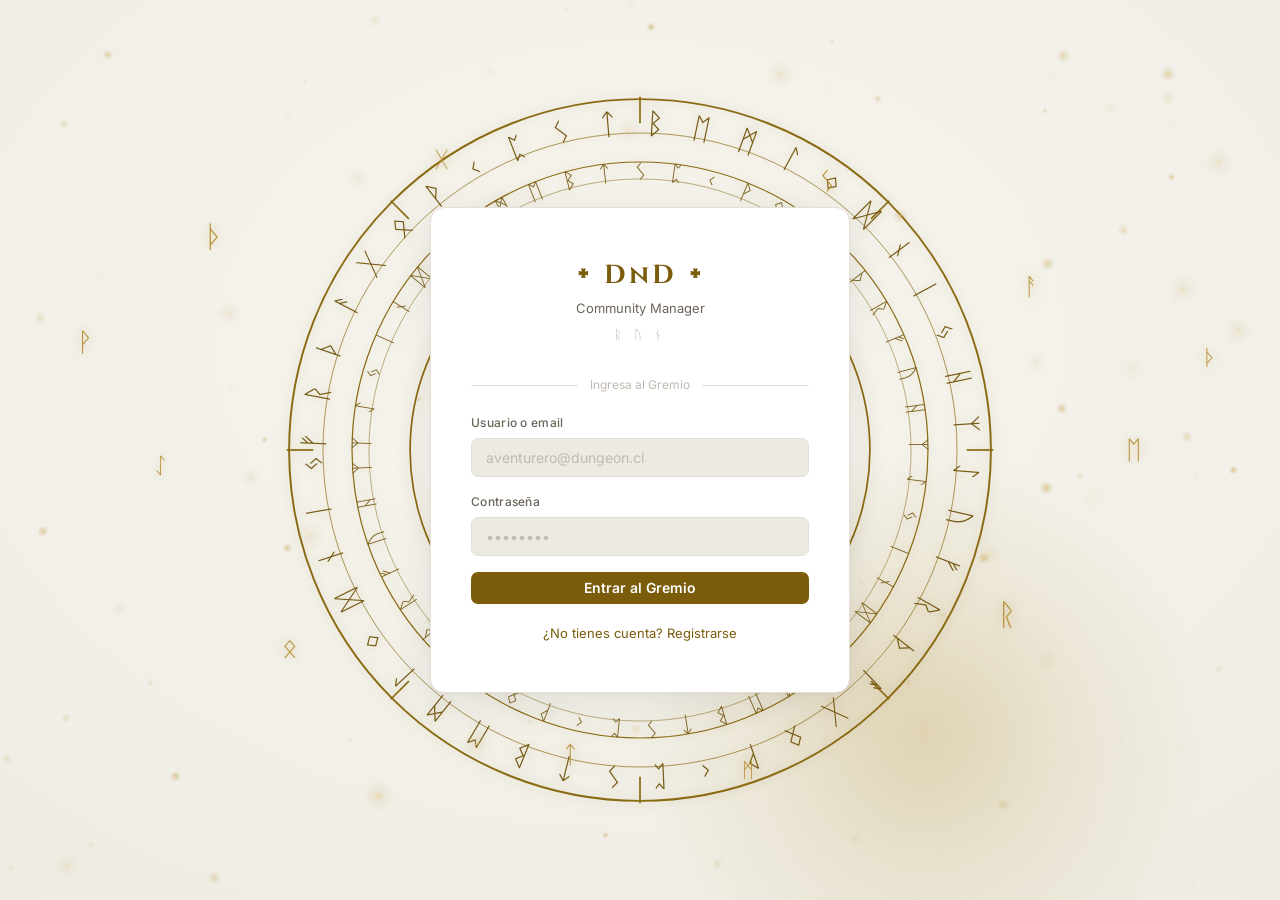
==== commit 13f365f1: "deploy: 6fc25a9126c1ac4dcdc46cb22a5d2026a59a6526" ====
--- a/index.html
+++ b/index.html
@@ -11,14 +11,14 @@
   <link href="https://fonts.googleapis.com/css2?family=Cinzel:wght@400;700&family=EB+Garamond:wght@400;500;600&family=Inter:wght@400;500;600&display=swap" rel="stylesheet" />
 
   <!-- Stylesheets -->
-  <link rel="stylesheet" href="css/main.css?v=20260702e" />
-  <link rel="stylesheet" href="css/animations.css?v=20260702e" />
-  <link rel="stylesheet" href="css/components.css?v=20260702e" />
+  <link rel="stylesheet" href="css/main.css?v=20260702f" />
+  <link rel="stylesheet" href="css/animations.css?v=20260702f" />
+  <link rel="stylesheet" href="css/components.css?v=20260702f" />
 </head>
 <body>
   <div id="app"></div>
   <!-- Fondo animado D&D (motas + constelaciones + runas). Expone window.DnDFondo -->
-  <script src="js/dnd-fondo-animado.js?v=20260702e"></script>
-  <script type="module" src="js/router.js?v=20260702e"></script>
+  <script src="js/dnd-fondo-animado.js?v=20260702f"></script>
+  <script type="module" src="js/router.js?v=20260702f"></script>
 </body>
 </html>
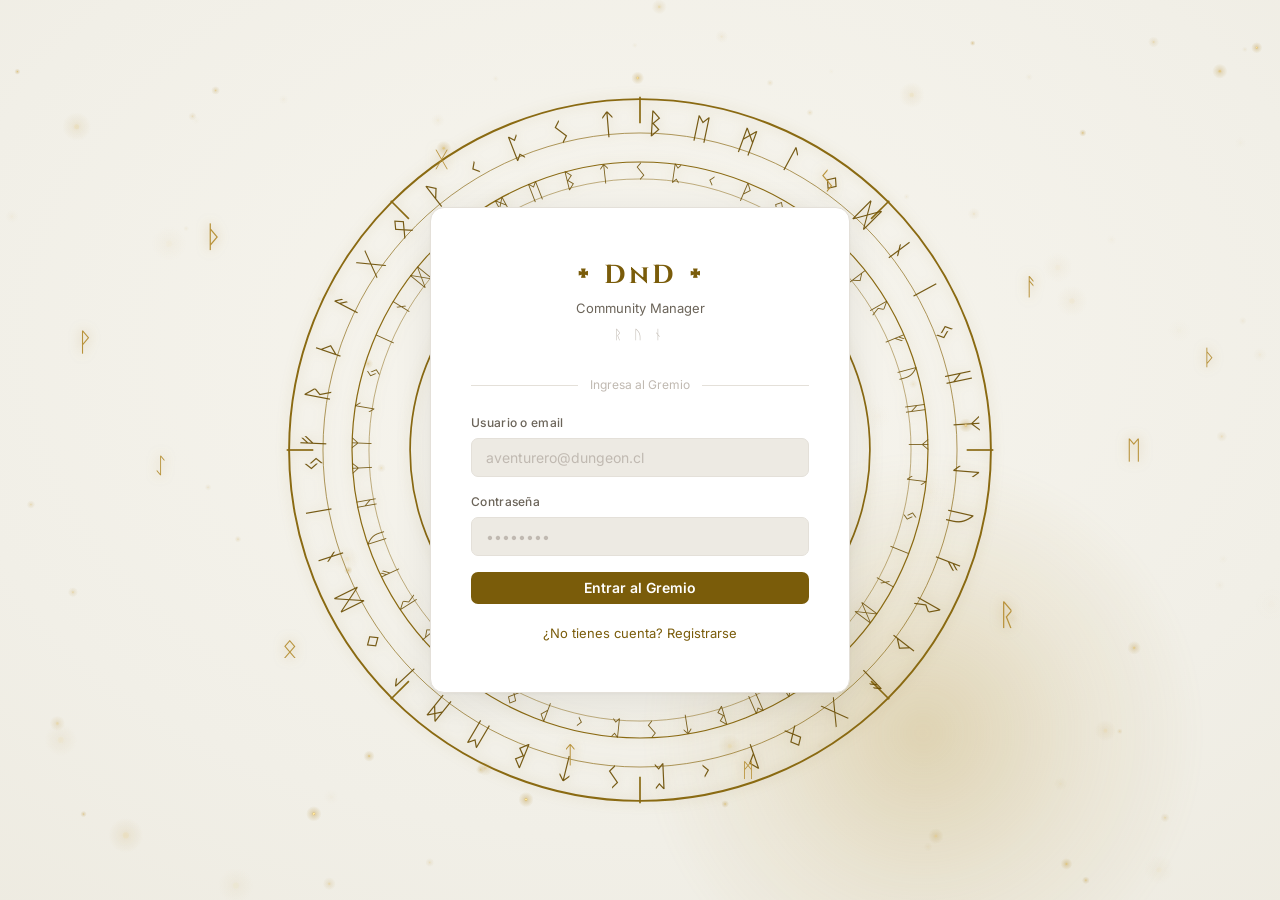
==== commit 3f77afb3: "deploy: 234c2d7c417c0d07387d571691e0d14e233a284e" ====
--- a/index.html
+++ b/index.html
@@ -11,14 +11,14 @@
   <link href="https://fonts.googleapis.com/css2?family=Cinzel:wght@400;700&family=EB+Garamond:wght@400;500;600&family=Inter:wght@400;500;600&display=swap" rel="stylesheet" />
 
   <!-- Stylesheets -->
-  <link rel="stylesheet" href="css/main.css?v=20260702f" />
-  <link rel="stylesheet" href="css/animations.css?v=20260702f" />
-  <link rel="stylesheet" href="css/components.css?v=20260702f" />
+  <link rel="stylesheet" href="css/main.css?v=20260702g" />
+  <link rel="stylesheet" href="css/animations.css?v=20260702g" />
+  <link rel="stylesheet" href="css/components.css?v=20260702g" />
 </head>
 <body>
   <div id="app"></div>
   <!-- Fondo animado D&D (motas + constelaciones + runas). Expone window.DnDFondo -->
-  <script src="js/dnd-fondo-animado.js?v=20260702f"></script>
-  <script type="module" src="js/router.js?v=20260702f"></script>
+  <script src="js/dnd-fondo-animado.js?v=20260702g"></script>
+  <script type="module" src="js/router.js?v=20260702g"></script>
 </body>
 </html>
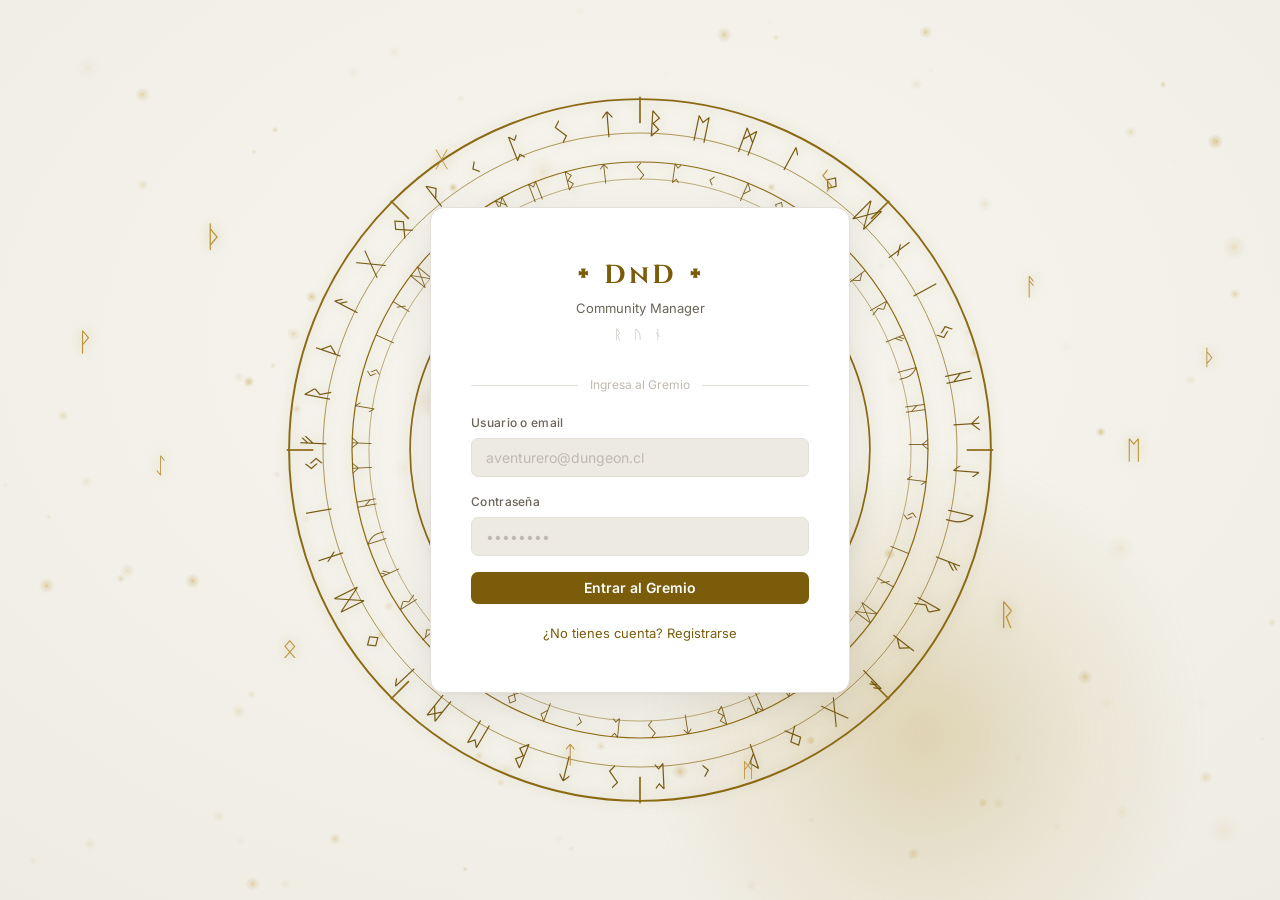
==== commit df1c5c54: "deploy: 66ba7e176199c4236c553fc7ef01e689e0934f57" ====
--- a/index.html
+++ b/index.html
@@ -11,14 +11,14 @@
   <link href="https://fonts.googleapis.com/css2?family=Cinzel:wght@400;700&family=EB+Garamond:wght@400;500;600&family=Inter:wght@400;500;600&display=swap" rel="stylesheet" />
 
   <!-- Stylesheets -->
-  <link rel="stylesheet" href="css/main.css?v=20260702g" />
-  <link rel="stylesheet" href="css/animations.css?v=20260702g" />
-  <link rel="stylesheet" href="css/components.css?v=20260702g" />
+  <link rel="stylesheet" href="css/main.css?v=20260702h" />
+  <link rel="stylesheet" href="css/animations.css?v=20260702h" />
+  <link rel="stylesheet" href="css/components.css?v=20260702h" />
 </head>
 <body>
   <div id="app"></div>
   <!-- Fondo animado D&D (motas + constelaciones + runas). Expone window.DnDFondo -->
-  <script src="js/dnd-fondo-animado.js?v=20260702g"></script>
-  <script type="module" src="js/router.js?v=20260702g"></script>
+  <script src="js/dnd-fondo-animado.js?v=20260702h"></script>
+  <script type="module" src="js/router.js?v=20260702h"></script>
 </body>
 </html>
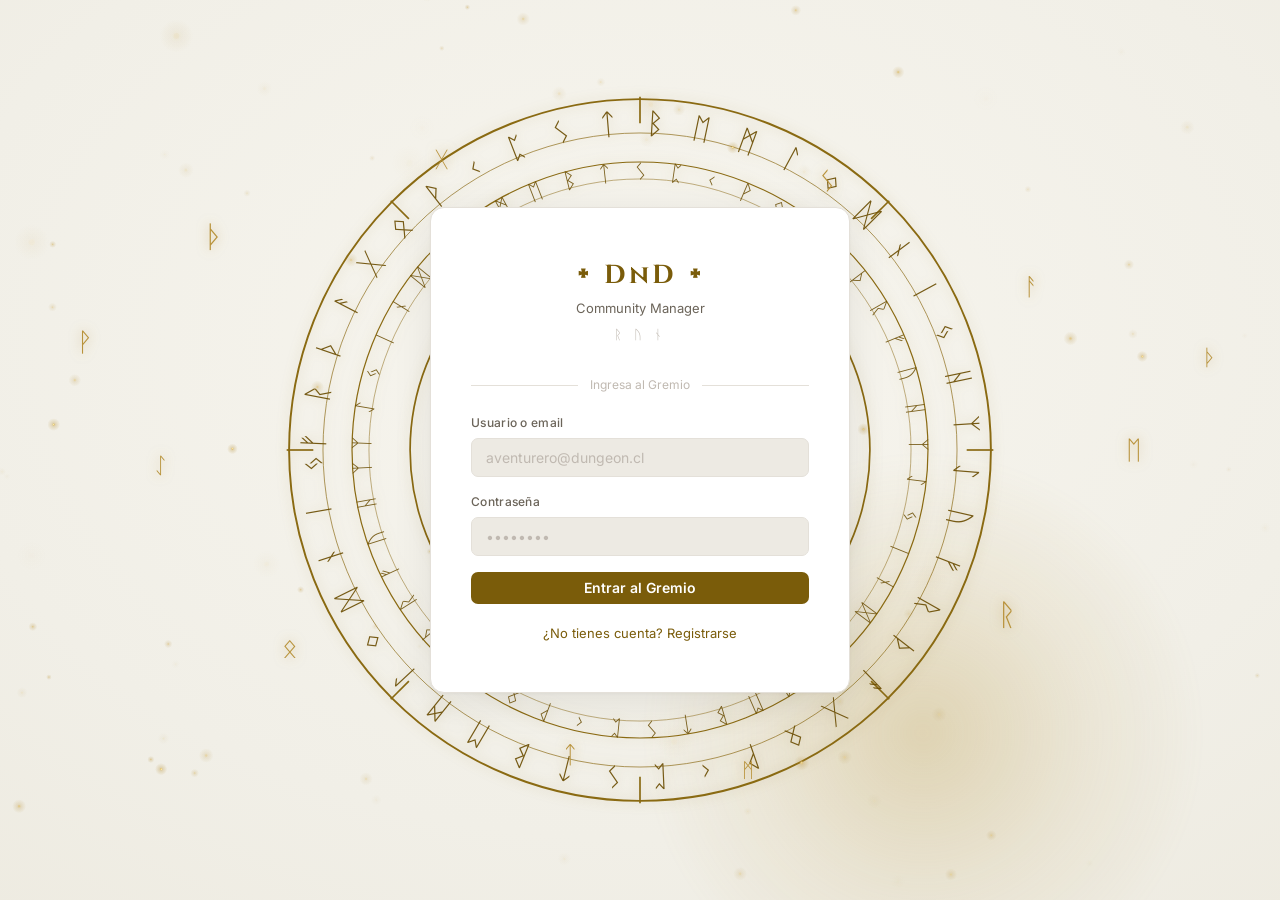
==== commit 7bb2e463: "deploy: 8929de507ca5bea58636f4d1b20c0f362f6e931b" ====
--- a/index.html
+++ b/index.html
@@ -11,14 +11,14 @@
   <link href="https://fonts.googleapis.com/css2?family=Cinzel:wght@400;700&family=EB+Garamond:wght@400;500;600&family=Inter:wght@400;500;600&display=swap" rel="stylesheet" />
 
   <!-- Stylesheets -->
-  <link rel="stylesheet" href="css/main.css?v=20260702h" />
-  <link rel="stylesheet" href="css/animations.css?v=20260702h" />
-  <link rel="stylesheet" href="css/components.css?v=20260702h" />
+  <link rel="stylesheet" href="css/main.css?v=20260702i" />
+  <link rel="stylesheet" href="css/animations.css?v=20260702i" />
+  <link rel="stylesheet" href="css/components.css?v=20260702i" />
 </head>
 <body>
   <div id="app"></div>
   <!-- Fondo animado D&D (motas + constelaciones + runas). Expone window.DnDFondo -->
-  <script src="js/dnd-fondo-animado.js?v=20260702h"></script>
-  <script type="module" src="js/router.js?v=20260702h"></script>
+  <script src="js/dnd-fondo-animado.js?v=20260702i"></script>
+  <script type="module" src="js/router.js?v=20260702i"></script>
 </body>
 </html>
